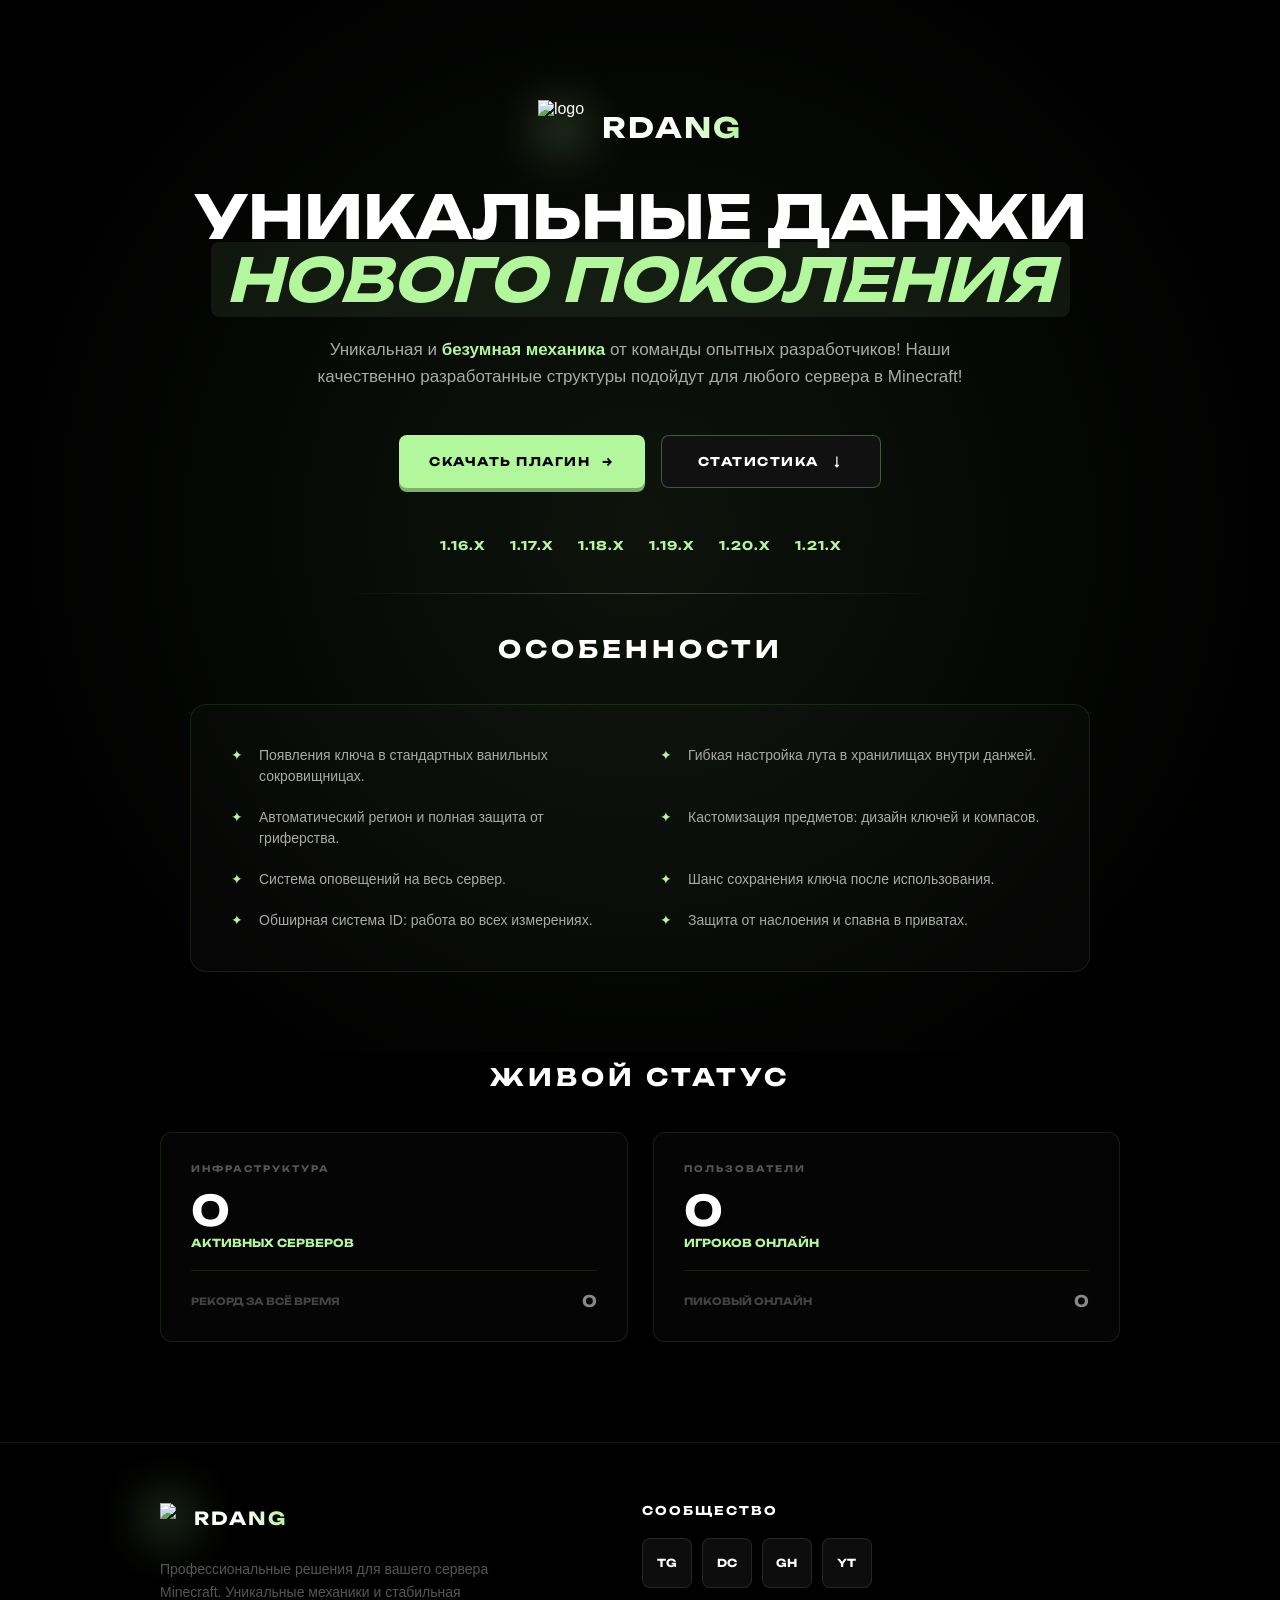
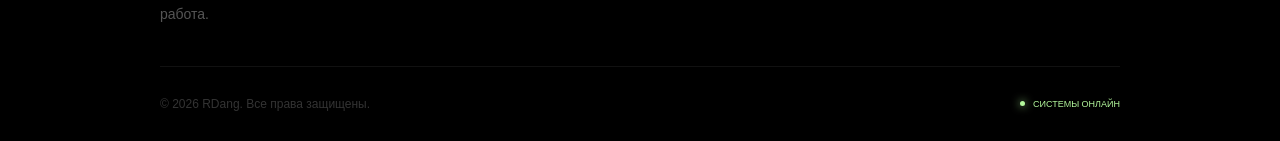
==== index.html @ 794c4f30 "Add files via upload" ====
<!DOCTYPE html>
<html lang="ru">
<head>
    <meta charset="UTF-8">
    <meta name="viewport" content="width=device-width, initial-scale=1.0">
    <title>RDang</title>
    
    <link rel="icon" type="image/png" href="https://i.postimg.cc/HsL3kMrg/simple-castle-pixel-art-style-47.png">
    <link rel="stylesheet" href="style.css">
</head>
<body>

    <div class="cursor"></div>

    <section class="hero">
        <div class="container">
            <div class="reveal active"> 
                <div class="logo">
                    <div class="logo-wrapper">
                        <img src="https://i.postimg.cc/HsL3kMrg/simple-castle-pixel-art-style-47.png" alt="logo" class="logo-img">
                    </div>
                    <span class="brand-name">RDang</span>
                </div>
            </div>

            <h1 class="main-title reveal delay-1">
                Уникальные данжи<br>
                <span class="highlight">нового поколения</span>
            </h1>
            
            <p class="description reveal delay-2">
                Уникальная и <b>безумная механика</b> от команды опытных разработчиков! 
                Наши качественно разработанные структуры подойдут для любого сервера в Minecraft!
            </p>
            
            <div class="btn-group reveal delay-3">
                <a href="Rdang.jar" download="Rdang.jar" class="btn btn-primary">
                    СКАЧАТЬ ПЛАГИН <span>→</span>
                </a>
                <button onclick="scrollToStats()" class="btn btn-secondary">
                    СТАТИСТИКА <span>⭣</span>
                </button>
            </div>

            <div class="versions reveal delay-3">
                <span>1.16.x</span> <span>1.17.x</span> <span>1.18.x</span> <span>1.19.x</span> <span>1.20.x</span> <span>1.21.x</span>
            </div>

            <div class="divider-line reveal delay-4"></div>
            <h2 class="section-title reveal delay-4">Особенности</h2>

            <div class="features-box reveal delay-4">
                <ul class="features-list">
                    <li>Появления ключа в стандартных ванильных сокровищницах.</li>
                    <li>Гибкая настройка лута в хранилищах внутри данжей.</li>
                    <li>Автоматический регион и полная защита от гриферства.</li>
                    <li>Кастомизация предметов: дизайн ключей и компасов.</li>
                    <li>Система оповещений на весь сервер.</li>
                    <li>Шанс сохранения ключа после использования.</li>
                    <li>Обширная система ID: работа во всех измерениях.</li>
                    <li>Защита от наслоения и спавна в приватах.</li>
                </ul>
            </div>
        </div>
    </section>

    <section class="stats" id="stats-anchor">
        <div class="container">
            <h2 class="section-title reveal">Живой статус</h2>
            <div class="stats-grid">
                <div class="stat-card reveal delay-1">
                    <span class="stat-type-label">Инфраструктура</span>
                    <span class="stat-value" id="serv-curr"><span class="loading-dots">...</span></span>
                    <span class="stat-desc">Активных серверов</span>
                    <div class="stat-divider"></div>
                    <div class="stat-record-box">
                        <span class="record-label">Рекорд за всё время</span>
                        <span class="record-value" id="serv-rec"><span class="loading-dots">...</span></span>
                    </div>
                </div>

                <div class="stat-card reveal delay-2">
                    <span class="stat-type-label">Пользователи</span>
                    <span class="stat-value" id="play-curr"><span class="loading-dots">...</span></span>
                    <span class="stat-desc">Игроков онлайн</span>
                    <div class="stat-divider"></div>
                    <div class="stat-record-box">
                        <span class="record-label">Пиковый онлайн</span>
                        <span class="record-value" id="play-rec"><span class="loading-dots">...</span></span>
                    </div>
                </div>
            </div>
        </div>
    </section>

    <footer class="footer reveal">
        <div class="container">
            <div class="footer-grid">
                <div class="footer-brand">
                    <div class="logo" style="margin-bottom: 10px;">
                        <div class="logo-wrapper">
                            <img src="https://i.postimg.cc/HsL3kMrg/simple-castle-pixel-art-style-47.png" style="height: 30px;" class="logo-img">
                        </div>
                        <span class="brand-name" style="font-size: 18px;">RDang</span>
                    </div>
                    <p>Профессиональные решения для вашего сервера Minecraft. Уникальные механики и стабильная работа.</p>
                </div>
                
                <div class="footer-nav">
                    <h3>СООБЩЕСТВО</h3>
                    <div class="social-icons">
                        <a href="https://t.me/rdangcode" target="_blank" class="icon-box" title="Telegram">TG</a>
                        <a href="https://discord.gg/qh7HUMdW" target="_blank" class="icon-box" title="Discord">DC</a>
                        <a href="https://github.com/dbekasov11/ADang" target="_blank" class="icon-box" title="GitHub">GH</a>
                        <a href="https://www.youtube.com/@CubeVerse-fo2eq" target="_blank" class="icon-box" title="YouTube">YT</a>
                    </div>
                </div>
            </div>
            <div class="footer-bottom">
                <p>© 2026 RDang. Все права защищены.</p>
                <div class="status">
                    <span class="dot"></span>
                    <span>СИСТЕМЫ ОНЛАЙН</span>
                </div>
            </div>
        </div>
    </footer>

    <script src="script.js"></script>
</body>
</html>
---- style.css ----
@font-face {
    font-family: 'Unbounded';
    src: url('Unbounded-Bold.ttf') format('truetype');
    font-weight: bold;
}

* {
    margin: 0;
    padding: 0;
    box-sizing: border-box;
}

html, body, a, button {
    cursor: none !important;
}

body {
    background-color: #000;
    color: #fff;
    font-family: 'Inter', sans-serif;
    overflow-x: hidden;
    scroll-behavior: smooth; 
}

.container {
    max-width: 1000px;
    margin: 0 auto;
    padding: 0 20px;
}

h1, h2, h3, .brand-name, .btn, .versions span, .stat-value, .stat-type-label, .stat-desc, .record-label, .record-value, .section-title {
    font-family: 'Unbounded', sans-serif;
    text-transform: uppercase;
}

.cursor {
    width: 12px;
    height: 12px;
    background: #b3f79c;
    border-radius: 50%;
    position: fixed;
    top: 0;
    left: 0;
    pointer-events: none;
    z-index: 10000;
    transition: opacity 0.3s; /* Убрал transition для width и height */
    box-shadow: 0 0 15px #b3f79c, 0 0 30px rgba(179, 247, 156, 0.4);
    display: none;
}

.cursor.hovered {
    width: 45px;
    height: 45px;
    background-color: rgba(179, 247, 156, 0.2);
    border: 1px solid #b3f79c;
}

.reveal {
    position: relative;
    transform: translateY(50px);
    opacity: 0;
    transition: all 1s cubic-bezier(0.2, 1, 0.3, 1);
    visibility: hidden;
}

.reveal.active {
    transform: translateY(0);
    opacity: 1;
    visibility: visible;
}

.delay-1 { transition-delay: 0.1s; }
.delay-2 { transition-delay: 0.2s; }
.delay-3 { transition-delay: 0.3s; }
.delay-4 { transition-delay: 0.4s; }

@keyframes pulse-dots {
    0%, 100% { opacity: 1; }
    50% { opacity: 0.3; }
}

.loading-dots {
    animation: pulse-dots 1.5s infinite;
    color: #b3f79c;
}

.logo {
    display: inline-flex;
    align-items: center;
    gap: 18px;
    text-decoration: none;
    transition: 0.4s;
    margin-bottom: 30px;
}

.logo-wrapper {
    position: relative;
    display: flex;
    align-items: center;
    justify-content: center;
}

.logo-wrapper::before {
    content: '';
    position: absolute;
    width: 40px;
    height: 40px;
    background: #b3f79c;
    filter: blur(25px);
    opacity: 0.4;
    border-radius: 50%;
}

.logo-img {
    height: 55px;
    width: auto;
    display: block;
    image-rendering: pixelated;
    position: relative;
    z-index: 2;
    animation: float 4s ease-in-out infinite;
}

.brand-name {
    font-size: 28px;
    letter-spacing: 2px;
    background: linear-gradient(to right, #fff 50%, #b3f79c 100%);
    -webkit-background-clip: text;
    -webkit-text-fill-color: transparent;
    font-weight: 800;
}

@keyframes float {
    0%, 100% { transform: translateY(0); }
    50% { transform: translateY(-6px); }
}

.hero {
    padding: 100px 0 60px;
    display: flex;
    flex-direction: column;
    align-items: center;
    text-align: center;
    background: radial-gradient(circle at center, rgba(179, 247, 156, 0.08) 0%, #000 80%);
}

.main-title {
    font-size: clamp(30px, 6vw, 60px);
    line-height: 1.05;
    margin-bottom: 25px;
}

.highlight {
    font-style: italic;
    color: #b3f79c;
    background: rgba(179, 247, 156, 0.07);
    padding: 0 15px;
    border-radius: 8px;
}

.description {
    max-width: 650px;
    margin: 0 auto 45px;
    color: #aaa;
    font-size: 17px;
    line-height: 1.6;
}

.description b { color: #b3f79c; font-weight: 600; }

.btn-group {
    display: flex;
    gap: 16px;
    justify-content: center;
    margin-bottom: 50px;
}

.btn {
    position: relative;
    padding: 18px 30px;
    font-size: 12px;
    font-weight: 700;
    letter-spacing: 1.5px;
    text-decoration: none;
    display: flex;
    align-items: center;
    justify-content: center;
    gap: 12px;
    transition: all 0.3s cubic-bezier(0.2, 1, 0.3, 1);
    border-radius: 8px;
    min-width: 220px;
}

.btn-primary { background: #b3f79c; color: #000; box-shadow: 0 4px 0px #7ab366; border: none; }
.btn-primary:hover { transform: translateY(-2px); background: #c5ffb0; box-shadow: 0 10px 20px rgba(179, 247, 156, 0.3), 0 4px 0px #7ab366; }
.btn-secondary { background: #111; color: #fff; border: 1px solid rgba(179, 247, 156, 0.3); }
.btn-secondary:hover { border-color: #b3f79c; color: #b3f79c; transform: translateY(-2px); }

.versions { display: flex; gap: 25px; justify-content: center; flex-wrap: wrap; opacity: 0.6; margin-bottom: 40px;}
.versions span { color: #b3f79c; font-size: 12px; letter-spacing: 1px; }

.divider-line {
    width: 100%;
    max-width: 600px;
    height: 1px;
    background: linear-gradient(90deg, transparent, rgba(179, 247, 156, 0.3), transparent);
    margin: 0 auto 40px;
}

.section-title {
    text-align: center;
    font-size: 24px;
    letter-spacing: 4px;
    opacity: 0.7;
    margin-bottom: 40px;
    color: #fff;
}

.features-box {
    background: rgba(255, 255, 255, 0.02);
    border: 1px solid rgba(179, 247, 156, 0.1);
    border-radius: 16px;
    padding: 40px;
    max-width: 900px;
    margin: 0 auto 20px;
}

.features-list {
    list-style: none;
    display: grid;
    grid-template-columns: 1fr 1fr;
    gap: 20px 40px;
    text-align: left;
}

.features-list li {
    font-size: 14px;
    color: #aaa;
    line-height: 1.5;
    position: relative;
    padding-left: 28px;
}

.features-list li::before {
    content: '✦';
    position: absolute;
    left: 0;
    color: #b3f79c;
}

.stats {
    padding: 10px 0 100px;
    background: #000;
}

.stats-grid {
    display: grid;
    grid-template-columns: repeat(auto-fit, minmax(280px, 1fr));
    gap: 25px;
}

.stat-card {
    padding: 30px;
    background: rgba(255, 255, 255, 0.02);
    border-radius: 12px;
    border: 1px solid rgba(179, 247, 156, 0.1);
    transition: 0.4s;
}

.stat-type-label { font-size: 9px; letter-spacing: 2px; color: #555; margin-bottom: 15px; display: block; }
.stat-value { font-size: 42px; line-height: 1; color: #fff; margin-bottom: 5px; display: block; min-height: 42px; }
.stat-desc { font-size: 11px; color: #b3f79c; margin-bottom: 20px; display: block; }
.stat-divider { width: 100%; height: 1px; background: rgba(179, 247, 156, 0.1); margin: 20px 0; }
.stat-record-box { display: flex; justify-content: space-between; align-items: center; }
.record-label { font-size: 10px; color: #444; }
.record-value { font-size: 16px; color: #888; min-height: 16px; }

.footer {
    border-top: 1px solid #111;
    padding: 60px 0 30px;
    background: #000;
}

.footer-grid { display: grid; grid-template-columns: 1.2fr 1.3fr; gap: 40px; margin-bottom: 40px; }
.footer-brand p { color: #555; font-size: 14px; line-height: 1.6; max-width: 350px; margin-top: 15px; }

.footer-nav h3 { 
    font-size: 12px; 
    margin-bottom: 20px; 
    color: #ffffff; 
    letter-spacing: 2px; 
}

.social-icons { display: flex; gap: 10px; flex-wrap: wrap; }

.icon-box {
    width: 50px; 
    height: 50px; 
    background: rgba(255, 255, 255, 0.05); 
    border: 1px solid rgba(255, 255, 255, 0.1); 
    border-radius: 8px; 
    display: flex; 
    justify-content: center; 
    align-items: center;
    text-decoration: none; 
    color: #ffffff; 
    font-size: 11px; 
    font-weight: 700; 
    transition: all 0.4s cubic-bezier(0.4, 0, 0.2, 1);
    font-family: 'Unbounded', sans-serif;
    position: relative;
    overflow: hidden;
    backdrop-filter: blur(5px);
}

.icon-box:hover { 
    background: rgba(255, 255, 255, 0.12); 
    transform: translateY(-5px) rotate(-3deg); 
}

.footer-bottom { display: flex; justify-content: space-between; align-items: center; padding-top: 30px; border-top: 1px solid #111; color: #333; font-size: 12px; }
.status { display: flex; align-items: center; gap: 8px; color: #b3f79c; font-size: 9px; }
.dot { width: 5px; height: 5px; background: #b3f79c; border-radius: 50%; box-shadow: 0 0 8px #b3f79c; }

@media (max-width: 768px) {
    .footer-grid { grid-template-columns: 1fr; text-align: center; }
    .logo, .social-icons { justify-content: center; }
    .btn-group { flex-direction: column; width: 100%; align-items: center; }
    .btn { width: 100%; max-width: 300px; }
    .features-list { grid-template-columns: 1fr; }
    /* На мобильных лучше выключить кастомный курсор */
    .cursor { display: none !important; }
    html, body { cursor: auto !important; }
}
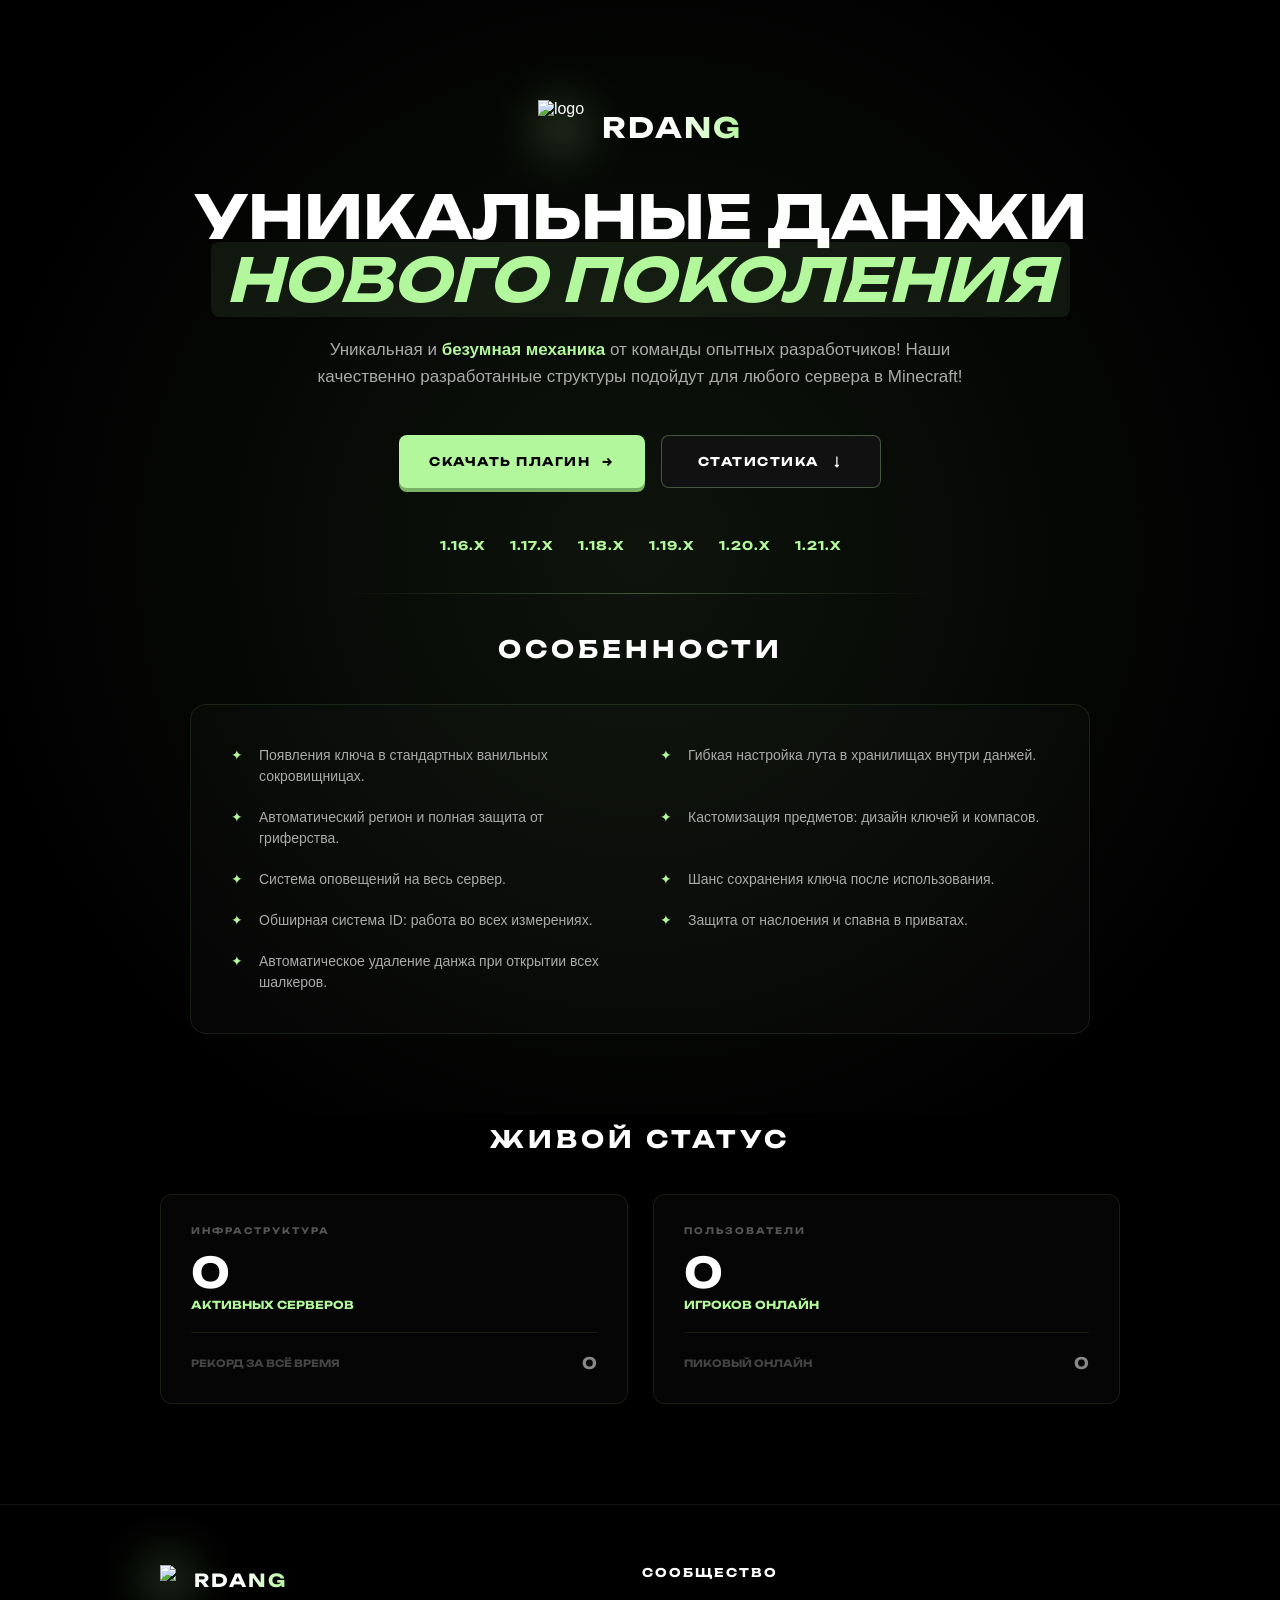
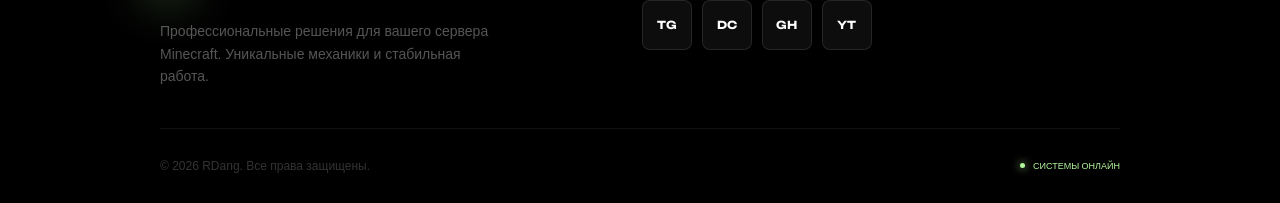
==== commit b9202cdb: "Update index.html" ====
--- a/index.html
+++ b/index.html
@@ -59,6 +59,7 @@
                     <li>Шанс сохранения ключа после использования.</li>
                     <li>Обширная система ID: работа во всех измерениях.</li>
                     <li>Защита от наслоения и спавна в приватах.</li>
+                    <li>Автоматическое удаление данжа при открытии всех шалкеров.</li>
                 </ul>
             </div>
         </div>
@@ -128,4 +129,5 @@
 
     <script src="script.js"></script>
 </body>
-</html>+</html>
+
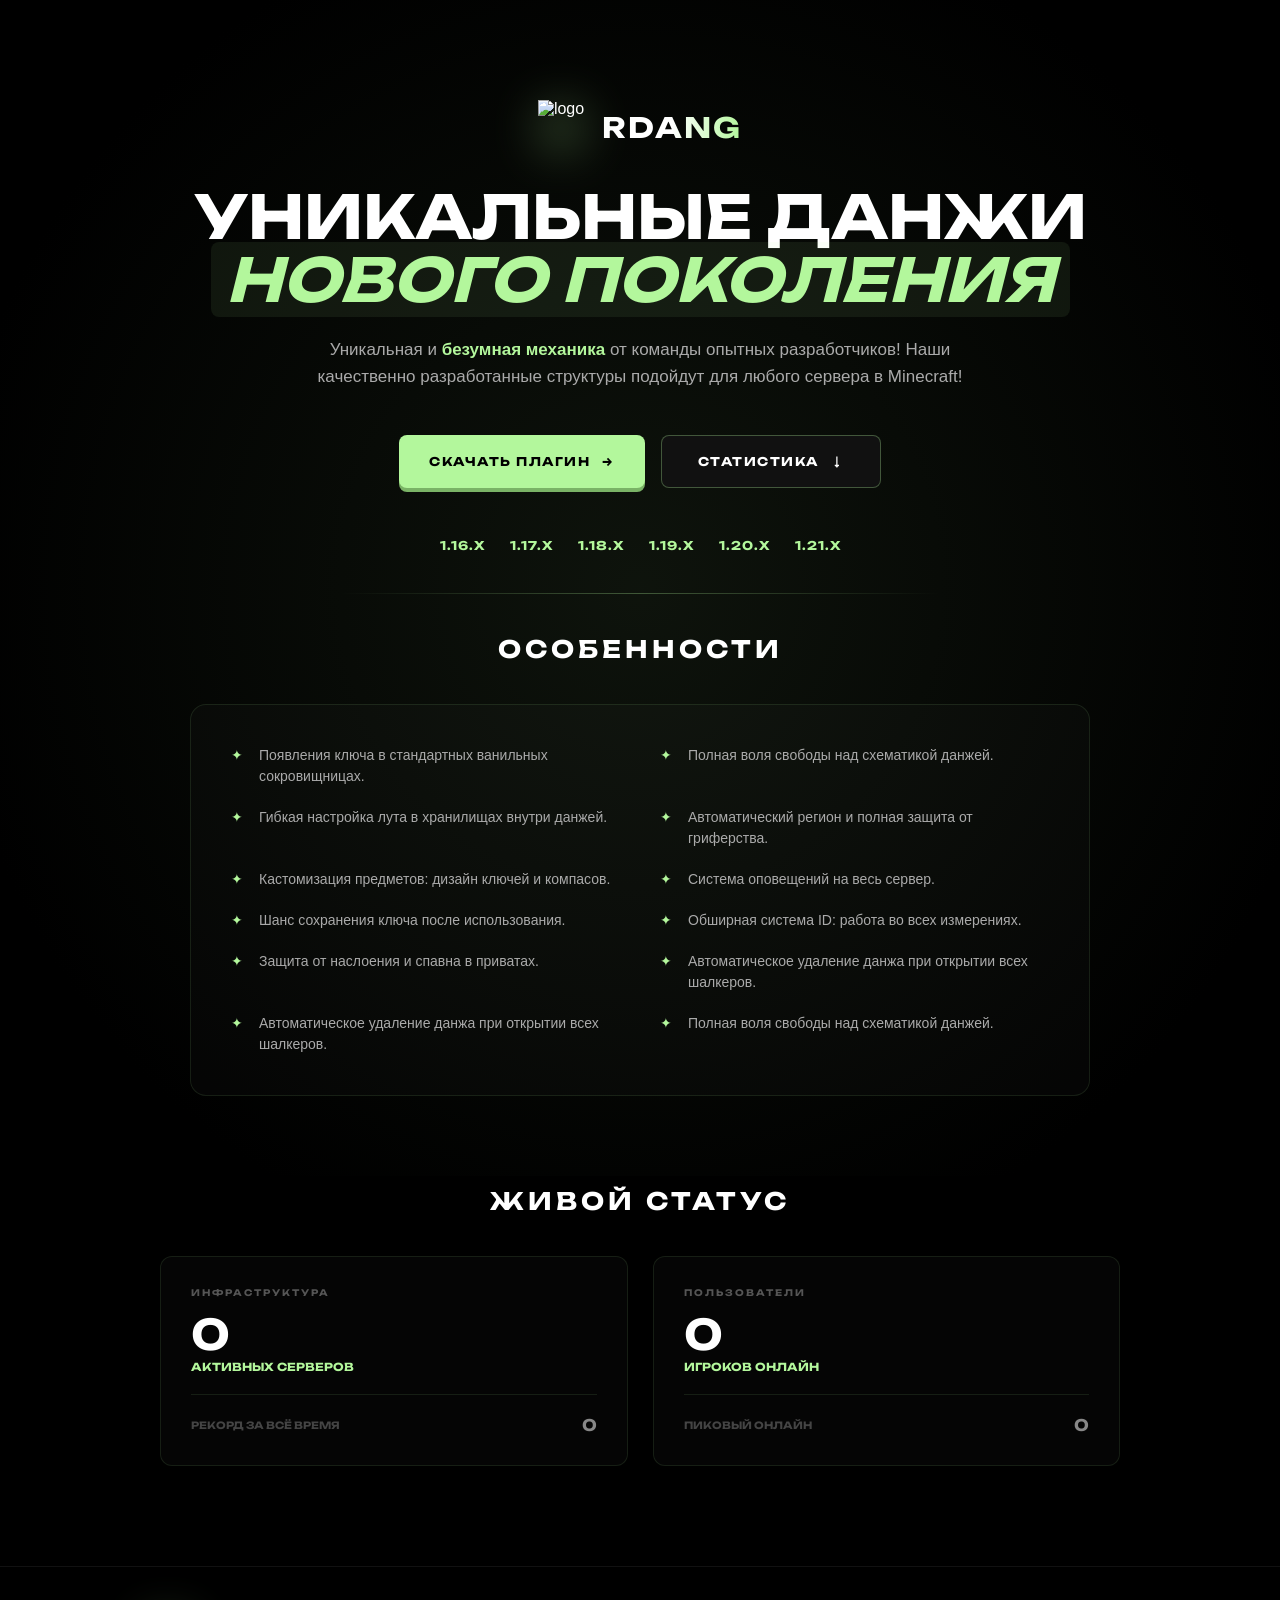
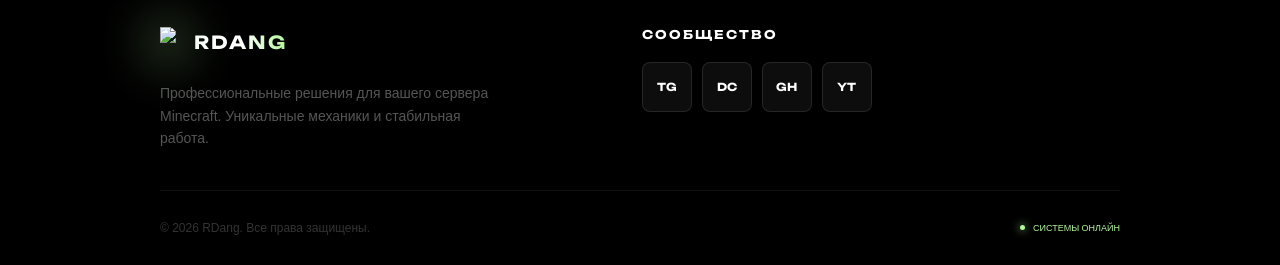
==== commit 3d37b427: "Update index.html" ====
--- a/index.html
+++ b/index.html
@@ -52,7 +52,7 @@
             <div class="features-box reveal delay-4">
                 <ul class="features-list">
                     <li>Появления ключа в стандартных ванильных сокровищницах.</li>
-                    <li>Гибкая настройка лута в хранилищах внутри данжей.</li>
+                    <li>Полная воля свободы над схематикой данжей.</li> <li>Гибкая настройка лута в хранилищах внутри данжей.</li>
                     <li>Автоматический регион и полная защита от гриферства.</li>
                     <li>Кастомизация предметов: дизайн ключей и компасов.</li>
                     <li>Система оповещений на весь сервер.</li>
@@ -60,6 +60,8 @@
                     <li>Обширная система ID: работа во всех измерениях.</li>
                     <li>Защита от наслоения и спавна в приватах.</li>
                     <li>Автоматическое удаление данжа при открытии всех шалкеров.</li>
+                    <li>Автоматическое удаление данжа при открытии всех шалкеров.</li>
+                    <li>Полная воля свободы над схематикой данжей.</li>
                 </ul>
             </div>
         </div>
@@ -131,3 +133,5 @@
 </body>
 </html>
 
+
+
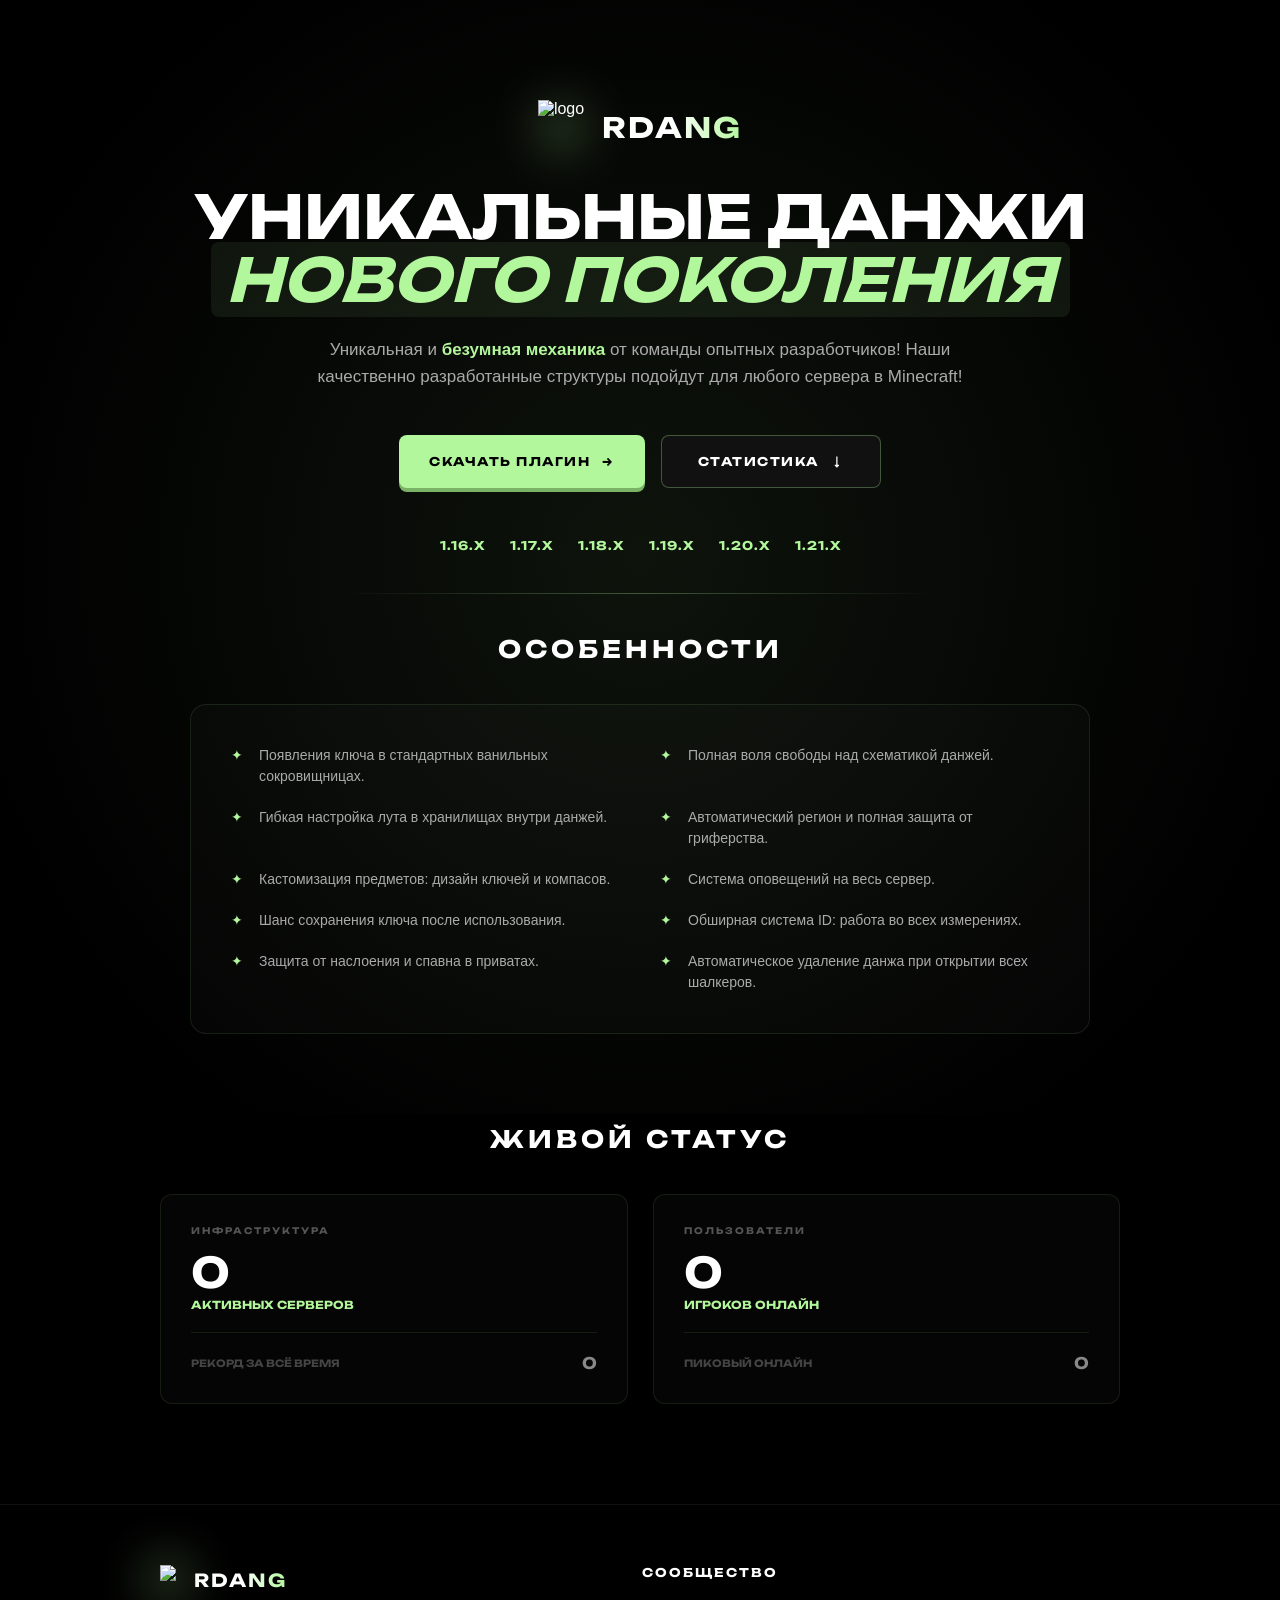
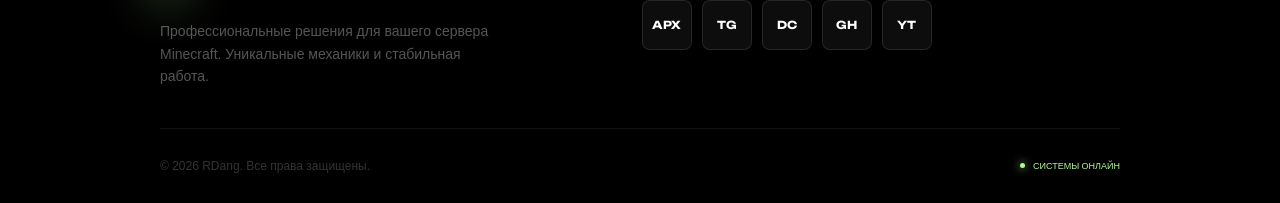
==== commit 0e2e513a: "Update index.html" ====
--- a/index.html
+++ b/index.html
@@ -60,8 +60,6 @@
                     <li>Обширная система ID: работа во всех измерениях.</li>
                     <li>Защита от наслоения и спавна в приватах.</li>
                     <li>Автоматическое удаление данжа при открытии всех шалкеров.</li>
-                    <li>Автоматическое удаление данжа при открытии всех шалкеров.</li>
-                    <li>Полная воля свободы над схематикой данжей.</li>
                 </ul>
             </div>
         </div>
@@ -112,6 +110,7 @@
                 <div class="footer-nav">
                     <h3>СООБЩЕСТВО</h3>
                     <div class="social-icons">
+                        <a href="archive.html" class="icon-box" title="Архив">АРХ</a>
                         <a href="https://t.me/rdangcode" target="_blank" class="icon-box" title="Telegram">TG</a>
                         <a href="https://discord.gg/qh7HUMdW" target="_blank" class="icon-box" title="Discord">DC</a>
                         <a href="https://github.com/dbekasov11/ADang" target="_blank" class="icon-box" title="GitHub">GH</a>
@@ -135,3 +134,5 @@
 
 
 
+
+
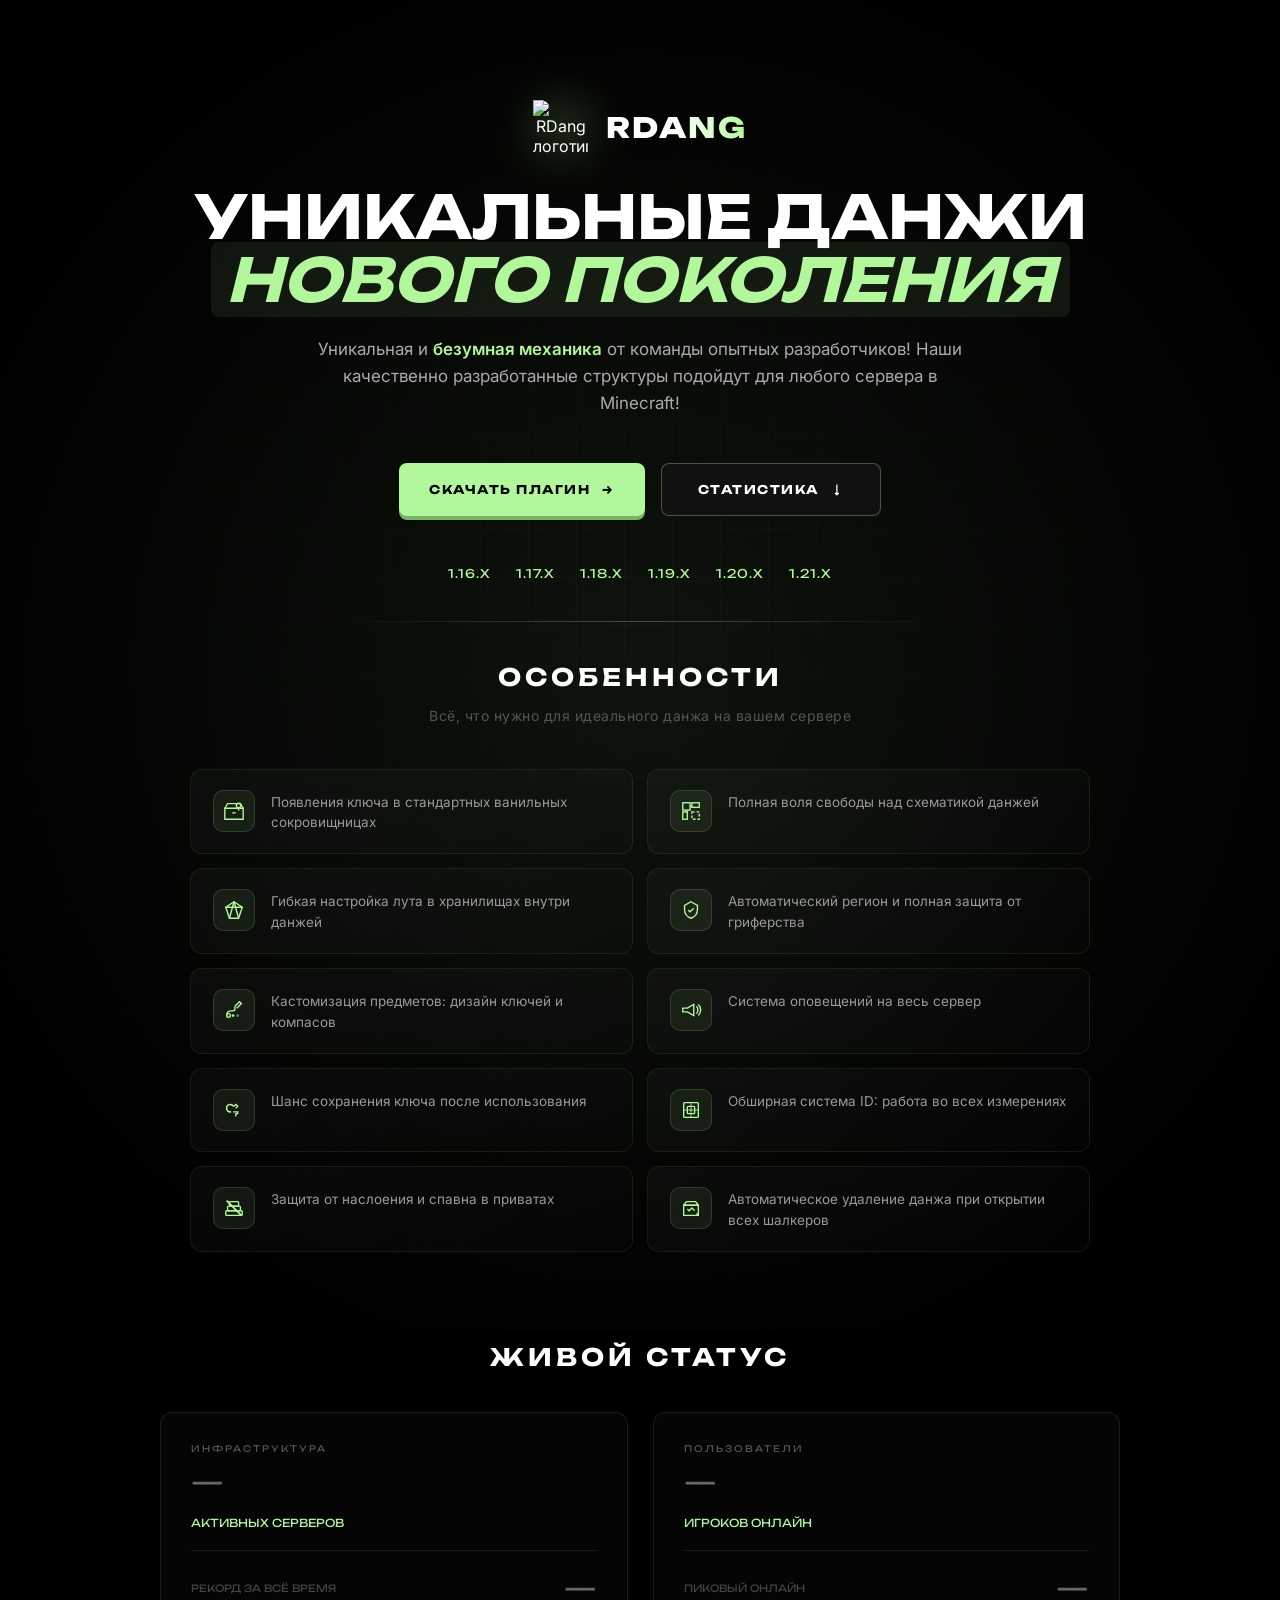
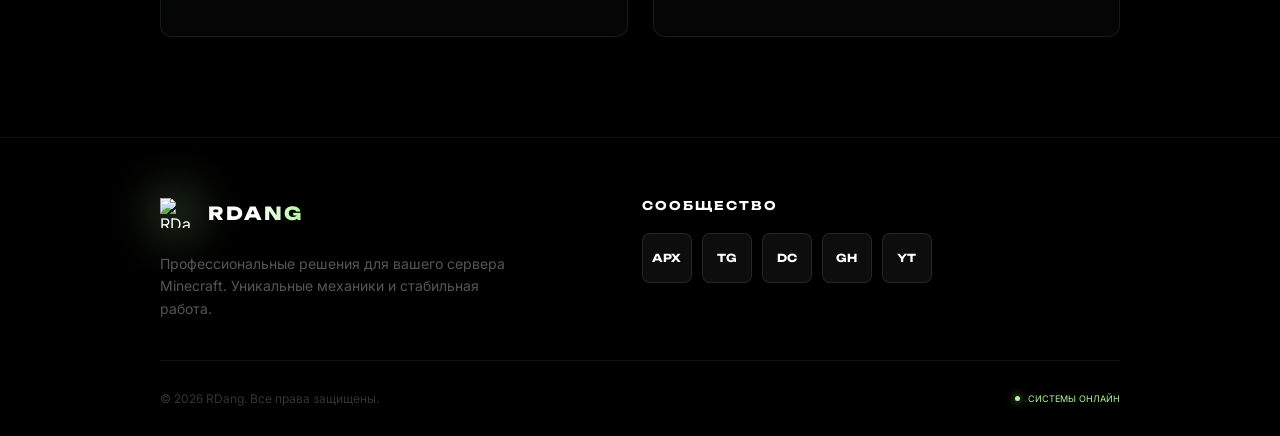
==== commit 4633a4eb: "Update 1.1" ====
--- a/index.html
+++ b/index.html
@@ -3,21 +3,28 @@
 <head>
     <meta charset="UTF-8">
     <meta name="viewport" content="width=device-width, initial-scale=1.0">
-    <title>RDang</title>
-    
+    <meta name="description" content="RDang — плагин уникальных данжей для Minecraft. Кастомные схематики, защита от гриферства, гибкий лут. Поддержка 1.16–1.21.">
+    <meta name="theme-color" content="#000000">
+    <title>RDang — Уникальные данжи для Minecraft</title>
+
+    <link rel="preconnect" href="https://fonts.googleapis.com">
+    <link rel="preconnect" href="https://fonts.gstatic.com" crossorigin>
+    <link rel="preconnect" href="https://bstats.org">
+    <link href="https://fonts.googleapis.com/css2?family=Inter:wght@400;600&family=Unbounded:wght@700;800&display=swap" rel="stylesheet">
+
     <link rel="icon" type="image/png" href="https://i.postimg.cc/HsL3kMrg/simple-castle-pixel-art-style-47.png">
     <link rel="stylesheet" href="style.css">
 </head>
 <body>
 
-    <div class="cursor"></div>
+    <div class="cursor" aria-hidden="true"></div>
 
     <section class="hero">
         <div class="container">
-            <div class="reveal active"> 
+            <div class="reveal active">
                 <div class="logo">
                     <div class="logo-wrapper">
-                        <img src="https://i.postimg.cc/HsL3kMrg/simple-castle-pixel-art-style-47.png" alt="logo" class="logo-img">
+                        <img src="https://i.postimg.cc/HsL3kMrg/simple-castle-pixel-art-style-47.png" alt="RDang логотип" class="logo-img" width="55" height="55" fetchpriority="high">
                     </div>
                     <span class="brand-name">RDang</span>
                 </div>
@@ -27,40 +34,99 @@
                 Уникальные данжи<br>
                 <span class="highlight">нового поколения</span>
             </h1>
-            
+
             <p class="description reveal delay-2">
-                Уникальная и <b>безумная механика</b> от команды опытных разработчиков! 
+                Уникальная и <b>безумная механика</b> от команды опытных разработчиков!
                 Наши качественно разработанные структуры подойдут для любого сервера в Minecraft!
             </p>
-            
+
             <div class="btn-group reveal delay-3">
                 <a href="Rdang.jar" download="Rdang.jar" class="btn btn-primary">
-                    СКАЧАТЬ ПЛАГИН <span>→</span>
+                    СКАЧАТЬ ПЛАГИН <span aria-hidden="true">→</span>
                 </a>
                 <button onclick="scrollToStats()" class="btn btn-secondary">
-                    СТАТИСТИКА <span>⭣</span>
+                    СТАТИСТИКА <span aria-hidden="true">⭣</span>
                 </button>
             </div>
 
-            <div class="versions reveal delay-3">
+            <div class="versions reveal delay-3" aria-label="Поддерживаемые версии Minecraft">
                 <span>1.16.x</span> <span>1.17.x</span> <span>1.18.x</span> <span>1.19.x</span> <span>1.20.x</span> <span>1.21.x</span>
             </div>
 
             <div class="divider-line reveal delay-4"></div>
             <h2 class="section-title reveal delay-4">Особенности</h2>
-
-            <div class="features-box reveal delay-4">
-                <ul class="features-list">
-                    <li>Появления ключа в стандартных ванильных сокровищницах.</li>
-                    <li>Полная воля свободы над схематикой данжей.</li> <li>Гибкая настройка лута в хранилищах внутри данжей.</li>
-                    <li>Автоматический регион и полная защита от гриферства.</li>
-                    <li>Кастомизация предметов: дизайн ключей и компасов.</li>
-                    <li>Система оповещений на весь сервер.</li>
-                    <li>Шанс сохранения ключа после использования.</li>
-                    <li>Обширная система ID: работа во всех измерениях.</li>
-                    <li>Защита от наслоения и спавна в приватах.</li>
-                    <li>Автоматическое удаление данжа при открытии всех шалкеров.</li>
-                </ul>
+            <p class="features-subtitle reveal delay-4">Всё, что нужно для идеального данжа на вашем сервере</p>
+
+            <div class="features-grid reveal delay-4">
+                <article class="feature-card">
+                    <div class="feature-icon" aria-hidden="true">
+                        <svg viewBox="0 0 24 24" fill="none" stroke="currentColor" stroke-width="1.5"><path d="M2 9h20v12H2z"/><path d="M2 9l3-5h14l3 5"/><path d="M10 14h4"/><circle cx="17" cy="6" r="2.5"/><path d="M17 8.5v3"/></svg>
+                    </div>
+                    <p>Появления ключа в стандартных ванильных сокровищницах</p>
+                </article>
+
+                <article class="feature-card">
+                    <div class="feature-icon" aria-hidden="true">
+                        <svg viewBox="0 0 24 24" fill="none" stroke="currentColor" stroke-width="1.5"><rect x="3" y="3" width="8" height="8"/><rect x="13" y="3" width="8" height="5"/><rect x="3" y="13" width="5" height="8"/><path d="M13 13h8v8h-8z" stroke-dasharray="3 2"/><path d="M11 7h2M7 11v2"/></svg>
+                    </div>
+                    <p>Полная воля свободы над схематикой данжей</p>
+                </article>
+
+                <article class="feature-card">
+                    <div class="feature-icon" aria-hidden="true">
+                        <svg viewBox="0 0 24 24" fill="none" stroke="currentColor" stroke-width="1.5"><polygon points="12,3 21,9 17,21 7,21 3,9"/><line x1="3" y1="9" x2="21" y2="9"/><line x1="12" y1="3" x2="7" y2="21"/><line x1="12" y1="3" x2="17" y2="21"/></svg>
+                    </div>
+                    <p>Гибкая настройка лута в хранилищах внутри данжей</p>
+                </article>
+
+                <article class="feature-card">
+                    <div class="feature-icon" aria-hidden="true">
+                        <svg viewBox="0 0 24 24" fill="none" stroke="currentColor" stroke-width="1.5"><path d="M12 3l7 4v5c0 4.5-3 7.5-7 9-4-1.5-7-4.5-7-9V7l7-4z"/><path d="M9 12l2 2 4-4"/></svg>
+                    </div>
+                    <p>Автоматический регион и полная защита от гриферства</p>
+                </article>
+
+                <article class="feature-card">
+                    <div class="feature-icon" aria-hidden="true">
+                        <svg viewBox="0 0 24 24" fill="none" stroke="currentColor" stroke-width="1.5"><path d="M4 18c0-3 2-5 5-5h2c1 0 2-1 2-2V8"/><path d="M13 8l5-5 2 2-5 5"/><circle cx="6" cy="18" r="2"/><circle cx="11" cy="18" r="1.5" fill="currentColor" stroke="none"/><circle cx="16" cy="18" r="1.5" fill="currentColor" stroke="none" opacity="0.5"/></svg>
+                    </div>
+                    <p>Кастомизация предметов: дизайн ключей и компасов</p>
+                </article>
+
+                <article class="feature-card">
+                    <div class="feature-icon" aria-hidden="true">
+                        <svg viewBox="0 0 24 24" fill="none" stroke="currentColor" stroke-width="1.5"><path d="M3 10v4h5l7 4V6l-7 4z"/><path d="M18 8c1 1 1.5 2.5 1.5 4s-.5 3-1.5 4"/><path d="M20 6c2 2 2.5 5 2.5 6s-.5 4-2.5 6"/></svg>
+                    </div>
+                    <p>Система оповещений на весь сервер</p>
+                </article>
+
+                <article class="feature-card">
+                    <div class="feature-icon" aria-hidden="true">
+                        <svg viewBox="0 0 24 24" fill="none" stroke="currentColor" stroke-width="1.5"><path d="M8 14a4 4 0 1 1 3.5-5.8"/><path d="M11.5 8.2L14 6l2 2-2 2"/><circle cx="8" cy="14" r="1" fill="currentColor" stroke="none"/><path d="M11 14h5v2h-2v3"/></svg>
+                    </div>
+                    <p>Шанс сохранения ключа после использования</p>
+                </article>
+
+                <article class="feature-card">
+                    <div class="feature-icon" aria-hidden="true">
+                        <svg viewBox="0 0 24 24" fill="none" stroke="currentColor" stroke-width="1.5"><rect x="4" y="4" width="16" height="16" rx="1"/><rect x="8" y="8" width="8" height="8" rx="1"/><path d="M4 12h16M12 4v16" opacity="0.5"/><circle cx="12" cy="12" r="2" fill="currentColor" stroke="none" opacity="0.4"/></svg>
+                    </div>
+                    <p>Обширная система ID: работа во всех измерениях</p>
+                </article>
+
+                <article class="feature-card">
+                    <div class="feature-icon" aria-hidden="true">
+                        <svg viewBox="0 0 24 24" fill="none" stroke="currentColor" stroke-width="1.5"><rect x="3" y="15" width="18" height="5" rx="1"/><rect x="5" y="10" width="14" height="5" rx="1"/><rect x="7" y="5" width="10" height="5" rx="1"/><line x1="4" y1="4" x2="20" y2="20" stroke-width="2"/></svg>
+                    </div>
+                    <p>Защита от наслоения и спавна в приватах</p>
+                </article>
+
+                <article class="feature-card">
+                    <div class="feature-icon" aria-hidden="true">
+                        <svg viewBox="0 0 24 24" fill="none" stroke="currentColor" stroke-width="1.5"><path d="M4 9h16v11H4z"/><path d="M4 9l3-4h10l3 4"/><path d="M4 9h16"/><path d="M8 13l2 2 3-3 3 3"/><path d="M18 18l2 2M20 18l-2 2" stroke-width="1.2"/></svg>
+                    </div>
+                    <p>Автоматическое удаление данжа при открытии всех шалкеров</p>
+                </article>
             </div>
         </div>
     </section>
@@ -100,39 +166,36 @@
                 <div class="footer-brand">
                     <div class="logo" style="margin-bottom: 10px;">
                         <div class="logo-wrapper">
-                            <img src="https://i.postimg.cc/HsL3kMrg/simple-castle-pixel-art-style-47.png" style="height: 30px;" class="logo-img">
+                            <img src="https://i.postimg.cc/HsL3kMrg/simple-castle-pixel-art-style-47.png" alt="RDang" class="logo-img" width="30" height="30" style="height: 30px;" loading="lazy">
                         </div>
                         <span class="brand-name" style="font-size: 18px;">RDang</span>
                     </div>
                     <p>Профессиональные решения для вашего сервера Minecraft. Уникальные механики и стабильная работа.</p>
                 </div>
-                
+
                 <div class="footer-nav">
                     <h3>СООБЩЕСТВО</h3>
                     <div class="social-icons">
                         <a href="archive.html" class="icon-box" title="Архив">АРХ</a>
-                        <a href="https://t.me/rdangcode" target="_blank" class="icon-box" title="Telegram">TG</a>
-                        <a href="https://discord.gg/qh7HUMdW" target="_blank" class="icon-box" title="Discord">DC</a>
-                        <a href="https://github.com/dbekasov11/ADang" target="_blank" class="icon-box" title="GitHub">GH</a>
-                        <a href="https://www.youtube.com/@CubeVerse-fo2eq" target="_blank" class="icon-box" title="YouTube">YT</a>
+                        <a href="https://t.me/rdangcode" target="_blank" rel="noopener noreferrer" class="icon-box" title="Telegram">TG</a>
+                        <a href="https://discord.gg/qh7HUMdW" target="_blank" rel="noopener noreferrer" class="icon-box" title="Discord">DC</a>
+                        <a href="https://github.com/dbekasov11/ADang" target="_blank" rel="noopener noreferrer" class="icon-box" title="GitHub">GH</a>
+                        <a href="https://www.youtube.com/@CubeVerse-fo2eq" target="_blank" rel="noopener noreferrer" class="icon-box" title="YouTube">YT</a>
                     </div>
                 </div>
             </div>
             <div class="footer-bottom">
                 <p>© 2026 RDang. Все права защищены.</p>
                 <div class="status">
-                    <span class="dot"></span>
+                    <span class="dot" aria-hidden="true"></span>
                     <span>СИСТЕМЫ ОНЛАЙН</span>
                 </div>
             </div>
         </div>
     </footer>
 
-    <script src="script.js"></script>
+    <button id="back-to-top" class="back-to-top" aria-label="Наверх" title="Наверх">↑</button>
+
+    <script src="script.js" defer></script>
 </body>
 </html>
-
-
-
-
-
--- a/style.css
+++ b/style.css
@@ -1,9 +1,3 @@
-@font-face {
-    font-family: 'Unbounded';
-    src: url('Unbounded-Bold.ttf') format('truetype');
-    font-weight: bold;
-}
-
 * {
     margin: 0;
     padding: 0;
@@ -11,15 +5,39 @@
 }
 
 html, body, a, button {
-    cursor: none !important;
+    cursor: auto;
+}
+
+@media (pointer: fine) {
+    html, body, a, button {
+        cursor: none !important;
+    }
 }
 
 body {
     background-color: #000;
     color: #fff;
-    font-family: 'Inter', sans-serif;
+    font-family: 'Inter', system-ui, sans-serif;
     overflow-x: hidden;
-    scroll-behavior: smooth; 
+    scroll-behavior: smooth;
+}
+
+body::before {
+    content: '';
+    position: fixed;
+    inset: 0;
+    background-image:
+        linear-gradient(rgba(179, 247, 156, 0.03) 1px, transparent 1px),
+        linear-gradient(90deg, rgba(179, 247, 156, 0.03) 1px, transparent 1px);
+    background-size: 48px 48px;
+    pointer-events: none;
+    z-index: 0;
+    mask-image: radial-gradient(ellipse at center, black 20%, transparent 75%);
+}
+
+body > * {
+    position: relative;
+    z-index: 1;
 }
 
 .container {
@@ -29,7 +47,7 @@
 }
 
 h1, h2, h3, .brand-name, .btn, .versions span, .stat-value, .stat-type-label, .stat-desc, .record-label, .record-value, .section-title {
-    font-family: 'Unbounded', sans-serif;
+    font-family: 'Unbounded', system-ui, sans-serif;
     text-transform: uppercase;
 }
 
@@ -43,9 +61,10 @@
     left: 0;
     pointer-events: none;
     z-index: 10000;
-    transition: opacity 0.3s; /* Убрал transition для width и height */
+    transition: width 0.25s, height 0.25s, background-color 0.25s, border 0.25s, opacity 0.3s;
     box-shadow: 0 0 15px #b3f79c, 0 0 30px rgba(179, 247, 156, 0.4);
     display: none;
+    will-change: transform;
 }
 
 .cursor.hovered {
@@ -74,6 +93,18 @@
 .delay-3 { transition-delay: 0.3s; }
 .delay-4 { transition-delay: 0.4s; }
 
+@media (prefers-reduced-motion: reduce) {
+    html { scroll-behavior: auto; }
+    .reveal { transition: none; transform: none; opacity: 1; visibility: visible; }
+    .logo-img { animation: none; }
+    .loading-dots { animation: none; }
+    .cursor { display: none !important; }
+    html, body, a, button { cursor: auto !important; }
+    .features-grid.active .feature-card { animation: none; }
+    .feature-card:hover { transform: none; }
+    .feature-card:hover .feature-icon { transform: none; }
+}
+
 @keyframes pulse-dots {
     0%, 100% { opacity: 1; }
     50% { opacity: 0.3; }
@@ -82,6 +113,11 @@
 .loading-dots {
     animation: pulse-dots 1.5s infinite;
     color: #b3f79c;
+}
+
+.stat-error {
+    color: #666 !important;
+    font-size: 28px !important;
 }
 
 .logo {
@@ -126,6 +162,7 @@
     letter-spacing: 2px;
     background: linear-gradient(to right, #fff 50%, #b3f79c 100%);
     -webkit-background-clip: text;
+    background-clip: text;
     -webkit-text-fill-color: transparent;
     font-weight: 800;
 }
@@ -189,6 +226,11 @@
     transition: all 0.3s cubic-bezier(0.2, 1, 0.3, 1);
     border-radius: 8px;
     min-width: 220px;
+}
+
+.btn:focus-visible {
+    outline: 2px solid #b3f79c;
+    outline-offset: 3px;
 }
 
 .btn-primary { background: #b3f79c; color: #000; box-shadow: 0 4px 0px #7ab366; border: none; }
@@ -216,36 +258,131 @@
     color: #fff;
 }
 
-.features-box {
-    background: rgba(255, 255, 255, 0.02);
-    border: 1px solid rgba(179, 247, 156, 0.1);
-    border-radius: 16px;
-    padding: 40px;
+.features-subtitle {
+    text-align: center;
+    color: #555;
+    font-size: 14px;
+    margin: -25px auto 45px;
+    letter-spacing: 0.5px;
+}
+
+.features-grid {
+    display: grid;
+    grid-template-columns: repeat(2, 1fr);
+    gap: 14px;
     max-width: 900px;
     margin: 0 auto 20px;
 }
 
-.features-list {
-    list-style: none;
-    display: grid;
-    grid-template-columns: 1fr 1fr;
-    gap: 20px 40px;
+.feature-card {
+    position: relative;
+    display: flex;
+    align-items: flex-start;
+    gap: 16px;
+    padding: 20px 22px;
+    background: linear-gradient(135deg, rgba(255, 255, 255, 0.03) 0%, rgba(255, 255, 255, 0.01) 100%);
+    border: 1px solid rgba(179, 247, 156, 0.08);
+    border-radius: 12px;
     text-align: left;
-}
-
-.features-list li {
-    font-size: 14px;
-    color: #aaa;
-    line-height: 1.5;
-    position: relative;
-    padding-left: 28px;
-}
-
-.features-list li::before {
-    content: '✦';
+    overflow: hidden;
+    transition: border-color 0.35s, transform 0.35s, box-shadow 0.35s, background 0.35s;
+}
+
+.feature-card::before {
+    content: '';
     position: absolute;
+    top: 0;
     left: 0;
+    width: 3px;
+    height: 100%;
+    background: linear-gradient(180deg, #b3f79c, transparent);
+    opacity: 0;
+    transition: opacity 0.35s;
+}
+
+.feature-card::after {
+    content: '';
+    position: absolute;
+    inset: 0;
+    background: radial-gradient(circle at 0% 50%, rgba(179, 247, 156, 0.06), transparent 60%);
+    opacity: 0;
+    transition: opacity 0.35s;
+    pointer-events: none;
+}
+
+.feature-card:hover {
+    border-color: rgba(179, 247, 156, 0.22);
+    transform: translateY(-3px);
+    box-shadow: 0 12px 40px rgba(0, 0, 0, 0.4), 0 0 0 1px rgba(179, 247, 156, 0.05);
+    background: linear-gradient(135deg, rgba(179, 247, 156, 0.04) 0%, rgba(255, 255, 255, 0.02) 100%);
+}
+
+.feature-card:hover::before,
+.feature-card:hover::after {
+    opacity: 1;
+}
+
+.feature-icon {
+    flex-shrink: 0;
+    width: 42px;
+    height: 42px;
+    display: flex;
+    align-items: center;
+    justify-content: center;
+    background: rgba(179, 247, 156, 0.07);
+    border: 1px solid rgba(179, 247, 156, 0.15);
+    border-radius: 10px;
     color: #b3f79c;
+    position: relative;
+    z-index: 1;
+    transition: background 0.35s, border-color 0.35s, box-shadow 0.35s, transform 0.35s;
+}
+
+.feature-icon svg {
+    width: 22px;
+    height: 22px;
+}
+
+.feature-card:hover .feature-icon {
+    background: rgba(179, 247, 156, 0.14);
+    border-color: rgba(179, 247, 156, 0.35);
+    box-shadow: 0 0 20px rgba(179, 247, 156, 0.15);
+    transform: scale(1.05);
+}
+
+.feature-card p {
+    font-size: 13.5px;
+    color: #999;
+    line-height: 1.55;
+    position: relative;
+    z-index: 1;
+    transition: color 0.35s;
+    margin: 0;
+    padding-top: 2px;
+}
+
+.feature-card:hover p {
+    color: #ddd;
+}
+
+.features-grid.active .feature-card {
+    animation: feature-in 0.6s cubic-bezier(0.2, 1, 0.3, 1) both;
+}
+
+.features-grid.active .feature-card:nth-child(1)  { animation-delay: 0.05s; }
+.features-grid.active .feature-card:nth-child(2)  { animation-delay: 0.10s; }
+.features-grid.active .feature-card:nth-child(3)  { animation-delay: 0.15s; }
+.features-grid.active .feature-card:nth-child(4)  { animation-delay: 0.20s; }
+.features-grid.active .feature-card:nth-child(5)  { animation-delay: 0.25s; }
+.features-grid.active .feature-card:nth-child(6)  { animation-delay: 0.30s; }
+.features-grid.active .feature-card:nth-child(7)  { animation-delay: 0.35s; }
+.features-grid.active .feature-card:nth-child(8)  { animation-delay: 0.40s; }
+.features-grid.active .feature-card:nth-child(9)  { animation-delay: 0.45s; }
+.features-grid.active .feature-card:nth-child(10) { animation-delay: 0.50s; }
+
+@keyframes feature-in {
+    from { opacity: 0; transform: translateY(20px); }
+    to   { opacity: 1; transform: translateY(0); }
 }
 
 .stats {
@@ -267,13 +404,19 @@
     transition: 0.4s;
 }
 
+.stat-card:hover {
+    border-color: rgba(179, 247, 156, 0.25);
+    transform: translateY(-3px);
+    box-shadow: 0 8px 30px rgba(179, 247, 156, 0.06);
+}
+
 .stat-type-label { font-size: 9px; letter-spacing: 2px; color: #555; margin-bottom: 15px; display: block; }
-.stat-value { font-size: 42px; line-height: 1; color: #fff; margin-bottom: 5px; display: block; min-height: 42px; }
+.stat-value { font-size: 42px; line-height: 1; color: #fff; margin-bottom: 5px; display: block; min-height: 42px; font-variant-numeric: tabular-nums; }
 .stat-desc { font-size: 11px; color: #b3f79c; margin-bottom: 20px; display: block; }
 .stat-divider { width: 100%; height: 1px; background: rgba(179, 247, 156, 0.1); margin: 20px 0; }
 .stat-record-box { display: flex; justify-content: space-between; align-items: center; }
 .record-label { font-size: 10px; color: #444; }
-.record-value { font-size: 16px; color: #888; min-height: 16px; }
+.record-value { font-size: 16px; color: #888; min-height: 16px; font-variant-numeric: tabular-nums; }
 
 .footer {
     border-top: 1px solid #111;
@@ -284,51 +427,107 @@
 .footer-grid { display: grid; grid-template-columns: 1.2fr 1.3fr; gap: 40px; margin-bottom: 40px; }
 .footer-brand p { color: #555; font-size: 14px; line-height: 1.6; max-width: 350px; margin-top: 15px; }
 
-.footer-nav h3 { 
-    font-size: 12px; 
-    margin-bottom: 20px; 
-    color: #ffffff; 
-    letter-spacing: 2px; 
+.footer-nav h3 {
+    font-size: 12px;
+    margin-bottom: 20px;
+    color: #ffffff;
+    letter-spacing: 2px;
 }
 
 .social-icons { display: flex; gap: 10px; flex-wrap: wrap; }
 
 .icon-box {
-    width: 50px; 
-    height: 50px; 
-    background: rgba(255, 255, 255, 0.05); 
-    border: 1px solid rgba(255, 255, 255, 0.1); 
-    border-radius: 8px; 
-    display: flex; 
-    justify-content: center; 
-    align-items: center;
-    text-decoration: none; 
-    color: #ffffff; 
-    font-size: 11px; 
-    font-weight: 700; 
+    width: 50px;
+    height: 50px;
+    background: rgba(255, 255, 255, 0.05);
+    border: 1px solid rgba(255, 255, 255, 0.1);
+    border-radius: 8px;
+    display: flex;
+    justify-content: center;
+    align-items: center;
+    text-decoration: none;
+    color: #ffffff;
+    font-size: 11px;
+    font-weight: 700;
     transition: all 0.4s cubic-bezier(0.4, 0, 0.2, 1);
-    font-family: 'Unbounded', sans-serif;
+    font-family: 'Unbounded', system-ui, sans-serif;
     position: relative;
     overflow: hidden;
     backdrop-filter: blur(5px);
 }
 
-.icon-box:hover { 
-    background: rgba(255, 255, 255, 0.12); 
-    transform: translateY(-5px) rotate(-3deg); 
+.icon-box:hover {
+    background: rgba(255, 255, 255, 0.12);
+    transform: translateY(-5px) rotate(-3deg);
+}
+
+.icon-box:focus-visible {
+    outline: 2px solid #b3f79c;
+    outline-offset: 2px;
 }
 
 .footer-bottom { display: flex; justify-content: space-between; align-items: center; padding-top: 30px; border-top: 1px solid #111; color: #333; font-size: 12px; }
 .status { display: flex; align-items: center; gap: 8px; color: #b3f79c; font-size: 9px; }
-.dot { width: 5px; height: 5px; background: #b3f79c; border-radius: 50%; box-shadow: 0 0 8px #b3f79c; }
+.dot { width: 5px; height: 5px; background: #b3f79c; border-radius: 50%; box-shadow: 0 0 8px #b3f79c; animation: pulse-dot 2s infinite; }
+
+@keyframes pulse-dot {
+    0%, 100% { opacity: 1; box-shadow: 0 0 8px #b3f79c; }
+    50% { opacity: 0.5; box-shadow: 0 0 4px #b3f79c; }
+}
+
+/* Back to top */
+.back-to-top {
+    position: fixed;
+    bottom: 30px;
+    right: 30px;
+    width: 44px;
+    height: 44px;
+    background: rgba(179, 247, 156, 0.1);
+    border: 1px solid rgba(179, 247, 156, 0.3);
+    border-radius: 10px;
+    color: #b3f79c;
+    font-size: 18px;
+    display: flex;
+    align-items: center;
+    justify-content: center;
+    cursor: pointer;
+    z-index: 9999;
+    opacity: 0;
+    visibility: hidden;
+    transform: translateY(20px);
+    transition: all 0.3s cubic-bezier(0.2, 1, 0.3, 1);
+    backdrop-filter: blur(8px);
+}
+
+.back-to-top.visible {
+    opacity: 1;
+    visibility: visible;
+    transform: translateY(0);
+}
+
+.back-to-top:hover {
+    background: rgba(179, 247, 156, 0.2);
+    border-color: #b3f79c;
+    transform: translateY(-3px);
+}
+
+.back-to-top:focus-visible {
+    outline: 2px solid #b3f79c;
+    outline-offset: 2px;
+}
+
+.archive-page .hero {
+    padding: 80px 0 40px;
+}
 
 @media (max-width: 768px) {
     .footer-grid { grid-template-columns: 1fr; text-align: center; }
     .logo, .social-icons { justify-content: center; }
     .btn-group { flex-direction: column; width: 100%; align-items: center; }
     .btn { width: 100%; max-width: 300px; }
-    .features-list { grid-template-columns: 1fr; }
-    /* На мобильных лучше выключить кастомный курсор */
+    .features-grid { grid-template-columns: 1fr; }
+    .feature-card { padding: 18px; }
     .cursor { display: none !important; }
-    html, body { cursor: auto !important; }
-}+    html, body, a, button { cursor: auto !important; }
+    .back-to-top { bottom: 20px; right: 20px; }
+}
